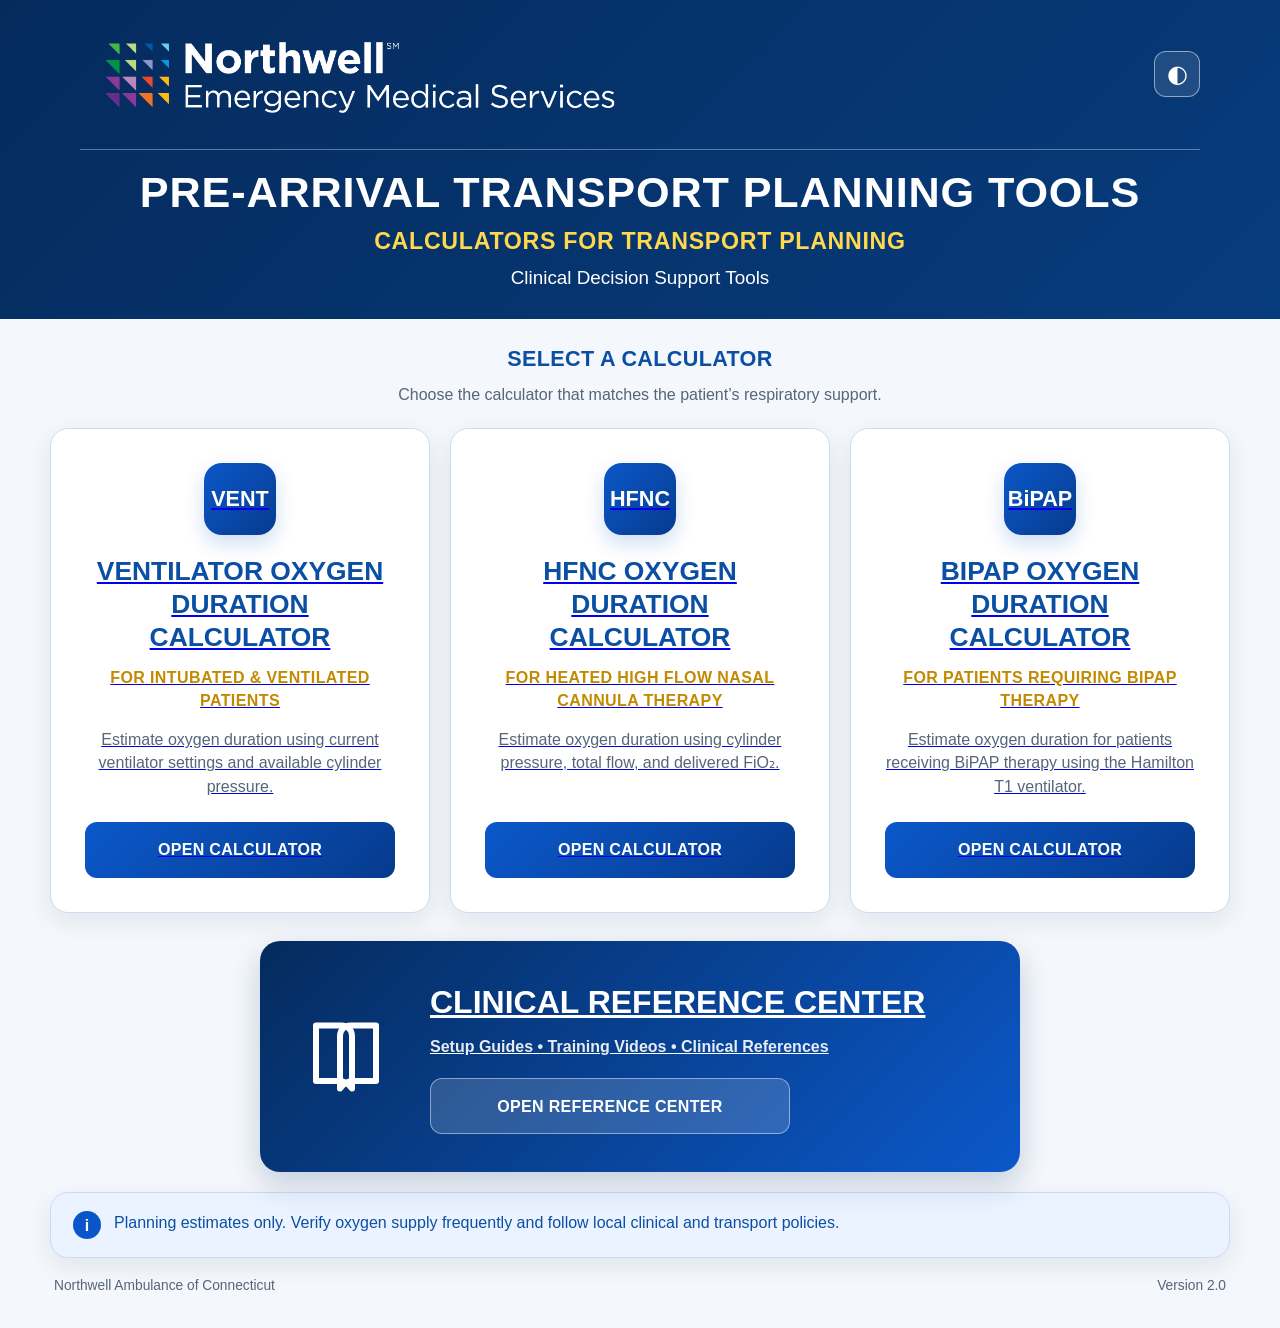
==== index.html @ 582dd1a5 "Update" ====
<!doctype html>
<html lang="en">
<head>
  <meta charset="utf-8">
  <meta name="viewport" content="width=device-width, initial-scale=1, viewport-fit=cover">
  <meta name="theme-color" content="#062f63">
  <meta name="description" content="Northwell Ambulance of Connecticut pre-arrival transport planning tools.">
  <meta name="apple-mobile-web-app-capable" content="yes">
  <meta name="apple-mobile-web-app-status-bar-style" content="black-translucent">
  <meta name="apple-mobile-web-app-title" content="Transport Tools">
  <title>Pre-Arrival Transport Planning Tools</title>
  <link rel="manifest" href="manifest.webmanifest">
  <link rel="icon" href="assets/icons/icon-192.png">
  <link rel="apple-touch-icon" href="assets/icons/icon-192.png">
  <link rel="stylesheet" href="styles.css?v=2.6">
</head>
<body>
  <header class="app-header">
    <div class="brand-wrap">
      <img class="brand-logo" src="assets/images/northwell-ems-logo-white.png" alt="Northwell Emergency Medical Services">
      <button id="themeToggle" class="icon-button" type="button" aria-label="Switch to dark mode" title="Toggle dark mode">
        <span class="theme-icon" aria-hidden="true">◐</span>
      </button>
    </div>

    <div class="title-rule"></div>
    <h1>Pre-Arrival Transport Planning Tools</h1>
    <p class="patient-type">Calculators for Transport Planning</p>
    <p class="subtitle">Clinical Decision Support Tools</p>
  </header>

  <main class="app-shell">
    <section class="intro" aria-labelledby="tools-heading">
      <h2 id="tools-heading">Select a Calculator</h2>
      <p>Choose the calculator that matches the patient’s respiratory support.</p>
    </section>

    <section class="tools-grid" aria-label="Available calculators">
      <a class="tool-card" href="https://ventilator-oxygen-duration-calculator.openemsresources.workers.dev" aria-label="Open Ventilator Oxygen Duration Calculator">
        <div class="tool-icon" aria-hidden="true">VENT</div>
        <div class="tool-content">
          <h2>Ventilator Oxygen Duration Calculator</h2>
          <p class="tool-subtitle">For Intubated &amp; Ventilated Patients</p>
          <p class="tool-description">Estimate oxygen duration using current ventilator settings and available cylinder pressure.</p>
          <span class="launch-button">Open Calculator</span>
        </div>
      </a>

      <a class="tool-card" href="https://hfnc-duration.openemsresources.workers.dev" aria-label="Open HFNC Oxygen Duration Calculator">
        <div class="tool-icon" aria-hidden="true">HFNC</div>
        <div class="tool-content">
          <h2>HFNC Oxygen Duration Calculator</h2>
          <p class="tool-subtitle">For Heated High Flow Nasal Cannula Therapy</p>
          <p class="tool-description">Estimate oxygen duration using cylinder pressure, total flow, and delivered FiO₂.</p>
          <span class="launch-button">Open Calculator</span>
        </div>
      </a>

      <a class="tool-card no-icon" href="https://bipap-oxygen-calculator.openemsresources.workers.dev" aria-label="Open BiPAP Oxygen Duration Calculator">
        <div class="tool-icon" aria-hidden="true">BiPAP</div>
        <div class="tool-content">
          <h2>BiPAP Oxygen Duration Calculator</h2>
          <p class="tool-subtitle">For Patients Requiring BiPAP Therapy</p>
          <p class="tool-description">Estimate oxygen duration for patients receiving BiPAP therapy using the Hamilton T1 ventilator.</p>
          <span class="launch-button">Open Calculator</span>
        </div>
      </a>

    </section>

    <section class="resource-feature" aria-label="Clinical Reference Center">
      <a class="resource-feature-card" href="resources.html" aria-label="Open Clinical Reference Center">
        <div class="resource-feature-icon" aria-hidden="true">
          <svg viewBox="0 0 64 64" role="img" aria-hidden="true">
            <path d="M12 11h17c4 0 7 3 7 7v35c-2-3-5-5-9-5H12z" fill="none" stroke="currentColor" stroke-width="4" stroke-linejoin="round"/>
            <path d="M52 11H35c-4 0-7 3-7 7v35c2-3 5-5 9-5h15z" fill="none" stroke="currentColor" stroke-width="4" stroke-linejoin="round"/>
          </svg>
        </div>
        <div class="resource-feature-content">
          <h2>Clinical Reference Center</h2>
          <p>Setup Guides • Training Videos • Clinical References</p>
          <span class="launch-button">Open Reference Center</span>
        </div>
      </a>
    </section>

    <aside class="disclaimer">
      <span class="info-symbol" aria-hidden="true">i</span>
      <p>Planning estimates only. Verify oxygen supply frequently and follow local clinical and transport policies.</p>
    </aside>

    <footer>
      <span>Northwell Ambulance of Connecticut</span>
      <span>Version 2.0</span>
    </footer>
  </main>

  <noscript><div class="noscript">JavaScript must be enabled to use the theme control.</div></noscript>
  <script src="app.js?v=2.6" defer></script>
</body>
</html>
---- styles.css ----
:root {
  color-scheme: light;
  --navy: #062f63;
  --navy-2: #0b4fa5;
  --blue: #0a56c9;
  --blue-soft: #eaf3ff;
  --page: #f4f7fb;
  --surface: #ffffff;
  --surface-2: #f8fbff;
  --text: #10233f;
  --muted: #56657a;
  --border: #cddcf0;
  --shadow: 0 8px 24px rgba(19, 52, 89, 0.09);
  --focus: #4f8ef7;
}

html[data-theme="dark"] {
  color-scheme: dark;
  --page: #081522;
  --surface: #102235;
  --surface-2: #142a40;
  --text: #edf5ff;
  --muted: #b8c7d9;
  --border: #31506f;
  --shadow: none;
  --blue-soft: #132f50;
}

* { box-sizing: border-box; }
html { -webkit-text-size-adjust: 100%; }
body {
  margin: 0;
  min-width: 320px;
  background: var(--page);
  color: var(--text);
  font-family: Inter, ui-sans-serif, -apple-system, BlinkMacSystemFont, "Segoe UI", Roboto, Helvetica, Arial, sans-serif;
  line-height: 1.45;
}
button, a { font: inherit; }

.app-header {
  background: linear-gradient(135deg, #052b5d 0%, #073c7d 100%);
  color: white;
  padding: max(18px, env(safe-area-inset-top)) clamp(18px, 4vw, 44px) 28px;
  text-align: center;
}
.brand-wrap {
  max-width: 1120px;
  margin: 0 auto;
  display: flex;
  align-items: center;
  gap: 14px;
  text-align: left;
  width: 100%;
}

.brand-wrap .icon-button {
  margin-left: auto;
  flex: 0 0 auto;
}

.brand-logo {
  display: block;
  width: clamp(290px, 48vw, 560px);
  max-width: calc(100% - 60px);
  height: auto;
  object-fit: contain;
  flex: 0 1 auto;
}
.brand-mark {
  display: grid;
  grid-template-columns: repeat(4, 10px);
  grid-template-rows: repeat(3, 10px);
  gap: 3px;
  flex: 0 0 auto;
}
.brand-mark span { clip-path: polygon(0 0, 100% 0, 100% 100%); }
.brand-mark span:nth-child(4n+1) { background:#73c044; }
.brand-mark span:nth-child(4n+2) { background:#61c5d7; }
.brand-mark span:nth-child(4n+3) { background:#8c6bb1; }
.brand-mark span:nth-child(4n+4) { background:#f59b32; }
.brand-text { flex: 1; }
.brand-main { font-size: clamp(1.55rem, 4vw, 2.35rem); font-weight: 750; line-height: 1; }
.brand-sub { margin-top: 5px; font-size: clamp(1rem, 2.4vw, 1.45rem); line-height: 1.15; }
.icon-button {
  width: 46px;
  height: 46px;
  border: 1px solid rgba(255,255,255,.5);
  border-radius: 12px;
  background: rgba(255,255,255,.1);
  color: white;
  cursor: pointer;
}
.icon-button:hover { background: rgba(255,255,255,.18); }
.theme-icon { font-size: 1.5rem; }
.title-rule {
  max-width: 1120px;
  margin: 18px auto;
  height: 1px;
  background: rgba(255,255,255,.35);
}
.app-header h1 {
  margin: 0;
  font-size: clamp(1.65rem, 4vw, 2.7rem);
  line-height: 1.15;
  text-transform: uppercase;
  letter-spacing: .02em;
}
.patient-type {
  margin: 8px 0 0;
  color: #ffd84d;
  font-size: clamp(1rem, 2.6vw, 1.45rem);
  font-weight: 800;
  text-transform: uppercase;
  letter-spacing: .03em;
}
.subtitle {
  margin: 5px 0 0;
  color: white;
  font-size: clamp(.95rem, 2.3vw, 1.18rem);
}

.app-shell {
  width: min(1180px, calc(100% - 28px));
  margin: 24px auto 32px;
}
.intro {
  text-align: center;
  margin: 4px auto 22px;
}
.intro h2 {
  margin: 0;
  color: var(--navy-2);
  text-transform: uppercase;
  letter-spacing: .015em;
  font-size: 1.35rem;
}
html[data-theme="dark"] .intro h2 { color: #7fb4ff; }
.intro p { margin: 8px 0 0; color: var(--muted); }

.tools-grid {
  display: grid;
  grid-template-columns: repeat(3, minmax(0, 1fr));
  gap: 20px;
}
.tool-card {
  display: flex;
  flex-direction: column;
  min-width: 0;
  min-height: 370px;
  background: var(--surface);
  border: 1px solid var(--border);
  border-radius: 18px;
  box-shadow: var(--shadow);
  padding: clamp(22px, 4vw, 34px);
  text-align: center;
}
.tool-card:hover { transform: translateY(-3px); border-color: var(--focus); box-shadow: 0 14px 32px rgba(19, 52, 89, 0.16); }
.tool-card:focus-visible { outline: 4px solid rgba(79,142,247,.4); outline-offset: 4px; }
.tool-icon {
  font-size: 1rem;
  line-height: 1.1;
  width: 72px;
  height: 72px;
  margin: 0 auto 20px;
  display: grid;
  place-items: center;
  border-radius: 18px;
  background: linear-gradient(135deg, #0b58ca, #063b8d);
  color: white;
  font-size: 1.35rem;
  font-weight: 900;
  box-shadow: 0 8px 20px rgba(10,86,201,.2);
}
.tool-content { display: flex; flex: 1; flex-direction: column; }
.tool-card h2 {
  margin: 0;
  color: var(--navy-2);
  font-size: clamp(1.25rem, 2.7vw, 1.65rem);
  line-height: 1.25;
  text-transform: uppercase;
}
html[data-theme="dark"] .tool-card h2 { color: #8ebeff; }
.tool-subtitle {
  margin: 12px 0 0;
  color: #c28a00;
  font-weight: 850;
  text-transform: uppercase;
  letter-spacing: .025em;
}
.tool-description {
  margin: 16px auto 24px;
  max-width: 430px;
  color: var(--muted);
}
.launch-button {
  display: inline-flex;
  align-items: center;
  justify-content: center;
  width: min(100%, 360px);
  min-height: 56px;
  margin: auto auto 0;
  border-radius: 12px;
  background: linear-gradient(135deg, #0b58ca, #063b8d);
  color: white;
  padding: 13px 22px;
  font-weight: 850;
  text-transform: uppercase;
  letter-spacing: .02em;
  transition: filter .15s ease, transform .15s ease;
}
.launch-button:hover { filter: brightness(1.08); transform: translateY(-1px); }
.launch-button:focus-visible, .icon-button:focus-visible { outline: 4px solid rgba(79,142,247,.4); outline-offset: 3px; }

.disclaimer {
  display: flex;
  align-items: flex-start;
  gap: 13px;
  margin-top: 20px;
  padding: 18px 22px;
  border: 1px solid var(--border);
  border-radius: 18px;
  background: var(--blue-soft);
  color: var(--navy-2);
  box-shadow: var(--shadow);
}
html[data-theme="dark"] .disclaimer { color: #bcd9ff; }
.disclaimer p { margin: 0; }
.info-symbol {
  width: 28px;
  height: 28px;
  flex: 0 0 auto;
  display: grid;
  place-items: center;
  border-radius: 50%;
  color: white;
  background: var(--blue);
  font-weight: 900;
}
footer {
  display: flex;
  justify-content: space-between;
  gap: 12px;
  padding: 18px 4px 0;
  color: var(--muted);
  font-size: .86rem;
}
.noscript { margin: 20px; padding: 16px; background: #fde8e7; color: #c5221f; }

@media (max-width: 760px) {
  .tools-grid { grid-template-columns: 1fr; }
  .tool-card { min-height: 330px; }
}
@media (max-width: 660px) {
  .app-shell { width: min(100% - 18px, 1180px); margin-top: 16px; }
  .brand-mark { grid-template-columns: repeat(4, 8px); grid-template-rows: repeat(3, 8px); }
  .icon-button { width: 42px; height: 42px; }
  footer { flex-direction: column; text-align: center; }
}
@media (prefers-reduced-motion: reduce) {
  *, *::before, *::after { scroll-behavior: auto !important; transition: none !important; }
}


/* Version 1.2: third calculator tile */
.tool-icon-placeholder {
  width: 72px;
  height: 72px;
  margin: 0 auto 20px;
}

@media (max-width: 980px) {
  .tools-grid {
    grid-template-columns: 1fr;
  }
}


/* Version 2.0: Clinical Reference Center */
.resource-feature {
  display: flex;
  justify-content: center;
  margin: 28px auto 0;
}
.resource-feature-card {
  width: min(760px, 100%);
  display: flex;
  align-items: center;
  gap: clamp(20px, 4vw, 36px);
  padding: clamp(24px, 4vw, 38px);
  border-radius: 20px;
  background: linear-gradient(135deg, #052b5d 0%, #0b58ca 100%);
  color: white;
  box-shadow: 0 12px 30px rgba(6,47,99,.2);
  text-align: left;
}
.resource-feature-card:hover { transform: translateY(-3px); filter: brightness(1.04); }
.resource-feature-card:focus-visible { outline: 4px solid rgba(79,142,247,.45); outline-offset: 4px; }
.resource-feature-icon { width: 96px; height: 96px; flex: 0 0 auto; display: grid; place-items: center; }
.resource-feature-icon svg { width: 100%; height: 100%; }
.resource-feature-content { flex: 1; }
.resource-feature-content h2 { margin: 0; font-size: clamp(1.5rem, 3vw, 2rem); text-transform: uppercase; }
.resource-feature-content p { margin: 10px 0 20px; color: rgba(255,255,255,.9); font-weight: 650; }
.resource-feature-card .launch-button { margin: 0; background: rgba(255,255,255,.16); border: 1px solid rgba(255,255,255,.45); }
.home-link { display: grid; place-items: center; text-decoration: none; }
.home-link svg { width: 24px; height: 24px; }
.resource-header .brand-wrap { gap: 10px; }
.resources-shell { max-width: 1120px; }
.library-summary {
  display: grid;
  grid-template-columns: 1fr minmax(260px, 360px);
  align-items: end;
  gap: 24px;
  margin-bottom: 26px;
  padding: 22px 24px;
  border: 1px solid var(--border);
  border-radius: 18px;
  background: var(--surface);
  box-shadow: var(--shadow);
}
.library-summary h2 { margin: 0; color: var(--navy-2); text-transform: uppercase; }
html[data-theme="dark"] .library-summary h2 { color: #8ebeff; }
.library-summary p { margin: 8px 0 0; color: var(--muted); }
.search-control span { display: block; margin-bottom: 7px; font-weight: 800; color: var(--text); }
.search-control input { width: 100%; min-height: 48px; padding: 10px 13px; border: 1px solid var(--border); border-radius: 12px; background: var(--surface-2); color: var(--text); font: inherit; }
.search-control input:focus { outline: 4px solid rgba(79,142,247,.25); border-color: var(--focus); }
.resource-category { margin: 26px 0 0; }
.category-heading { display: flex; align-items: center; gap: 15px; margin-bottom: 14px; }
.category-heading h2 { margin: 0; color: var(--navy-2); font-size: 1.35rem; text-transform: uppercase; }
html[data-theme="dark"] .category-heading h2 { color: #8ebeff; }
.category-heading p { margin: 4px 0 0; color: var(--muted); }
.category-icon {
  min-width: 62px; height: 52px; padding: 0 9px; display: grid; place-items: center;
  border-radius: 13px; background: linear-gradient(135deg,#0b58ca,#063b8d); color: white;
  font-size: .8rem; font-weight: 900; letter-spacing: .02em;
}
.resource-grid { display: grid; grid-template-columns: repeat(2,minmax(0,1fr)); gap: 18px; }
.resource-grid.single-resource { grid-template-columns: minmax(0, 1fr); }
.resource-grid.single-resource .resource-card { max-width: 760px; }
.resource-card {
  display: flex; flex-direction: column; padding: 24px; border: 1px solid var(--border); border-radius: 18px;
  background: var(--surface); box-shadow: var(--shadow);
}
.resource-card h3 { margin: 0; color: var(--navy-2); font-size: 1.2rem; line-height: 1.3; }
html[data-theme="dark"] .resource-card h3 { color: #8ebeff; }
.resource-card p { margin: 12px 0 22px; color: var(--muted); }
.resource-actions { display: grid; grid-template-columns: 1fr 1fr; gap: 12px; margin-top: auto; }
.resource-button { min-height: 48px; display: inline-flex; align-items: center; justify-content: center; padding: 11px 16px; border-radius: 11px; font-weight: 850; text-align: center; }
.resource-button.guide { background: var(--blue-soft); color: var(--navy-2); border: 1px solid var(--border); }
html[data-theme="dark"] .resource-button.guide { color: #cde1ff; }
.resource-button.video { background: linear-gradient(135deg,#0b58ca,#063b8d); color: white; }
.resource-button:hover { filter: brightness(1.06); transform: translateY(-1px); }
.no-results { padding: 22px; text-align: center; border: 1px solid var(--border); border-radius: 16px; background: var(--surface); color: var(--muted); }
[hidden] { display: none !important; }
@media (max-width: 760px) {
  .resource-feature-card { flex-direction: column; text-align: center; }
  .resource-feature-card .launch-button { margin: 0 auto; }
  .resource-feature-icon { width: 78px; height: 78px; }
  .library-summary { grid-template-columns: 1fr; align-items: stretch; }
  .resource-grid { grid-template-columns: 1fr; }
}
@media (max-width: 520px) {
  .resource-actions { grid-template-columns: 1fr; }
  .category-heading { align-items: flex-start; }
}

/* Version 2.1: standardized category badges and resource equipment images */
.category-heading {
  padding-bottom: 10px;
  border-bottom: 3px solid var(--navy-2);
}
.category-icon {
  width: 132px;
  min-width: 132px;
  height: 64px;
  padding: 7px 10px;
  display: flex;
  flex-direction: column;
  align-items: center;
  justify-content: center;
  text-align: center;
  line-height: 1.03;
  font-size: .72rem;
  text-transform: uppercase;
}
.category-icon span { display: block; }
.resource-card-body {
  display: grid;
  grid-template-columns: 118px minmax(0, 1fr);
  gap: 18px;
  align-items: center;
  margin-bottom: 18px;
}
.resource-copy { min-width: 0; }
.resource-copy p { margin-bottom: 0; }
.resource-image {
  width: 118px;
  height: 104px;
  object-fit: contain;
  object-position: center;
  display: block;
}
.invasive-category .category-icon {
  background: linear-gradient(135deg, #dc2626, #991b1b);
}
.invasive-category .category-heading {
  border-bottom-color: #c5221f;
}
.invasive-category .category-heading h2 {
  color: #c5221f;
}
html[data-theme="dark"] .invasive-category .category-heading h2 {
  color: #ff7a73;
}
@media (max-width: 620px) {
  .category-icon { width: 112px; min-width: 112px; height: 60px; font-size: .64rem; }
  .resource-card-body { grid-template-columns: 92px minmax(0, 1fr); gap: 14px; }
  .resource-image { width: 92px; height: 86px; }
}
@media (max-width: 430px) {
  .resource-card-body { grid-template-columns: 1fr; text-align: center; }
  .resource-image { width: 130px; height: 100px; margin: 0 auto; }
}

/* Version 2.3: category color identity and terminology updates */
.niv-category .category-icon {
  background: linear-gradient(135deg, #0f9b8e, #087f75);
}
.niv-category .category-heading {
  border-bottom-color: #0f8f83;
}
.niv-category .category-heading h2 {
  color: #0f8f83;
}
html[data-theme="dark"] .niv-category .category-heading h2 {
  color: #5eead4;
}
.hfnc-category .category-icon {
  background: linear-gradient(135deg, #7c3aed, #5b21b6);
}
.hfnc-category .category-heading {
  border-bottom-color: #6d28d9;
}
.hfnc-category .category-heading h2 {
  color: #6d28d9;
}
html[data-theme="dark"] .hfnc-category .category-heading h2 {
  color: #c4b5fd;
}

/* HFNC badge uses full terminology rather than an abbreviation. */
.hfnc-category .category-icon { font-size: .66rem; }
@media (max-width: 620px) { .hfnc-category .category-icon { font-size: .58rem; } }


/* Keep all resource-header action buttons grouped in the upper-right corner. */
.resource-header .brand-wrap .icon-button {
  margin-left: 0;
}
.resource-header .brand-wrap .home-link {
  margin-left: auto;
}
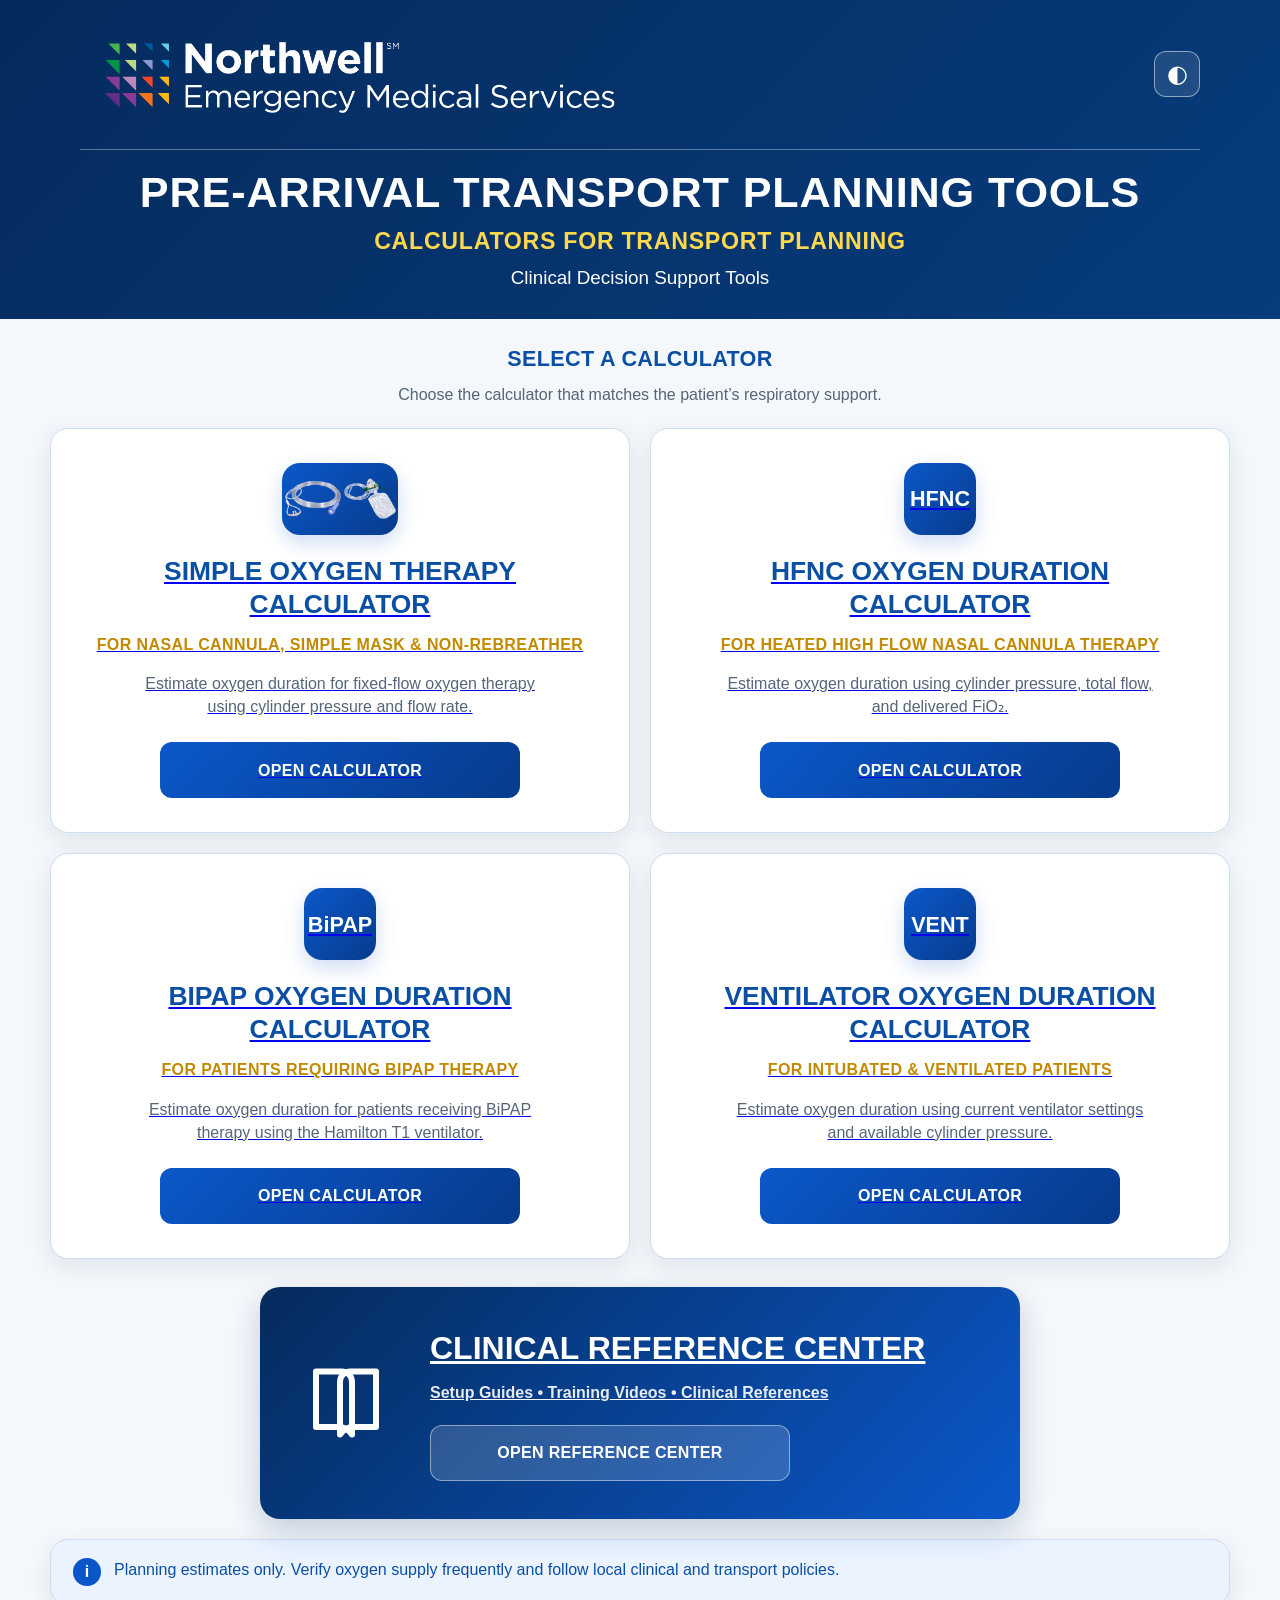
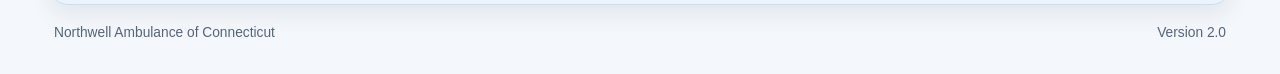
==== commit 456b252b: "Update" ====
--- a/index.html
+++ b/index.html
@@ -12,7 +12,7 @@
   <link rel="manifest" href="manifest.webmanifest">
   <link rel="icon" href="assets/icons/icon-192.png">
   <link rel="apple-touch-icon" href="assets/icons/icon-192.png">
-  <link rel="stylesheet" href="styles.css?v=2.6">
+  <link rel="stylesheet" href="styles.css?v=2.7">
 </head>
 <body>
   <header class="app-header">
@@ -36,12 +36,15 @@
     </section>
 
     <section class="tools-grid" aria-label="Available calculators">
-      <a class="tool-card" href="https://ventilator-oxygen-duration-calculator.openemsresources.workers.dev" aria-label="Open Ventilator Oxygen Duration Calculator">
-        <div class="tool-icon" aria-hidden="true">VENT</div>
+      <a class="tool-card" href="https://simple-oxygen-therapy-calculator.openemsresources.workers.dev" aria-label="Open Simple Oxygen Therapy Calculator">
+        <div class="tool-icon therapy-device-icon" aria-hidden="true">
+          <img class="therapy-device-image cannula-image" src="assets/images/simple-oxygen-nasal-cannula.png" alt="">
+          <img class="therapy-device-image nrb-image" src="assets/images/simple-oxygen-nrb.png" alt="">
+        </div>
         <div class="tool-content">
-          <h2>Ventilator Oxygen Duration Calculator</h2>
-          <p class="tool-subtitle">For Intubated &amp; Ventilated Patients</p>
-          <p class="tool-description">Estimate oxygen duration using current ventilator settings and available cylinder pressure.</p>
+          <h2>Simple Oxygen Therapy Calculator</h2>
+          <p class="tool-subtitle">For Nasal Cannula, Simple Mask &amp; Non-Rebreather</p>
+          <p class="tool-description">Estimate oxygen duration for fixed-flow oxygen therapy using cylinder pressure and flow rate.</p>
           <span class="launch-button">Open Calculator</span>
         </div>
       </a>
@@ -66,6 +69,15 @@
         </div>
       </a>
 
+      <a class="tool-card" href="https://ventilator-oxygen-duration-calculator.openemsresources.workers.dev" aria-label="Open Ventilator Oxygen Duration Calculator">
+        <div class="tool-icon" aria-hidden="true">VENT</div>
+        <div class="tool-content">
+          <h2>Ventilator Oxygen Duration Calculator</h2>
+          <p class="tool-subtitle">For Intubated &amp; Ventilated Patients</p>
+          <p class="tool-description">Estimate oxygen duration using current ventilator settings and available cylinder pressure.</p>
+          <span class="launch-button">Open Calculator</span>
+        </div>
+      </a>
     </section>
 
     <section class="resource-feature" aria-label="Clinical Reference Center">
@@ -96,6 +108,6 @@
   </main>
 
   <noscript><div class="noscript">JavaScript must be enabled to use the theme control.</div></noscript>
-  <script src="app.js?v=2.6" defer></script>
+  <script src="app.js?v=2.7" defer></script>
 </body>
 </html>
--- a/styles.css
+++ b/styles.css
@@ -140,7 +140,7 @@
 
 .tools-grid {
   display: grid;
-  grid-template-columns: repeat(3, minmax(0, 1fr));
+  grid-template-columns: repeat(2, minmax(0, 1fr));
   gap: 20px;
 }
 .tool-card {
@@ -172,6 +172,26 @@
   font-weight: 900;
   box-shadow: 0 8px 20px rgba(10,86,201,.2);
 }
+
+/* Simple Oxygen Therapy landing-page device pair */
+.therapy-device-icon {
+  width: 116px;
+  height: 72px;
+  display: flex;
+  align-items: center;
+  justify-content: center;
+  gap: 2px;
+  padding: 5px;
+  overflow: hidden;
+}
+.therapy-device-image {
+  display: block;
+  width: auto;
+  height: auto;
+  object-fit: contain;
+}
+.cannula-image { max-width: 58px; max-height: 56px; }
+.nrb-image { max-width: 52px; max-height: 62px; }
 .tool-content { display: flex; flex: 1; flex-direction: column; }
 .tool-card h2 {
   margin: 0;
@@ -269,11 +289,6 @@
   margin: 0 auto 20px;
 }
 
-@media (max-width: 980px) {
-  .tools-grid {
-    grid-template-columns: 1fr;
-  }
-}
 
 
 /* Version 2.0: Clinical Reference Center */
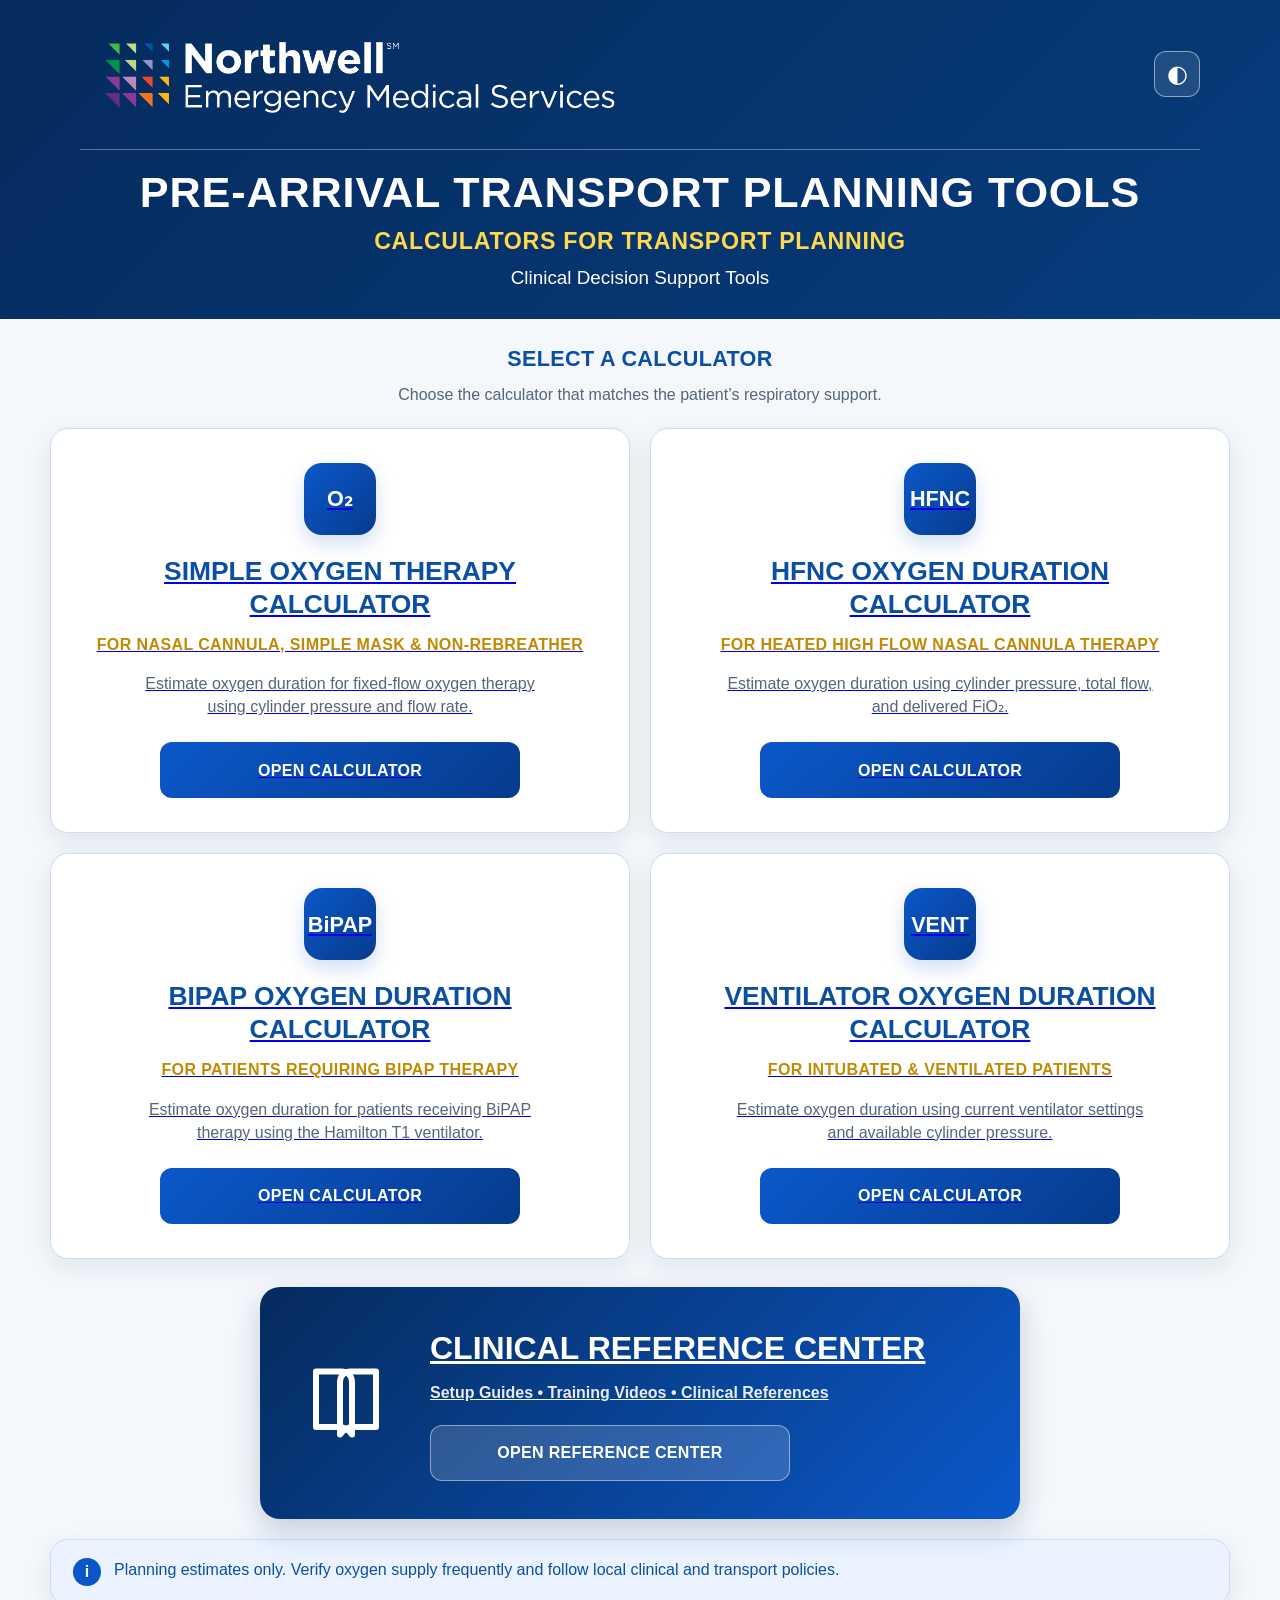
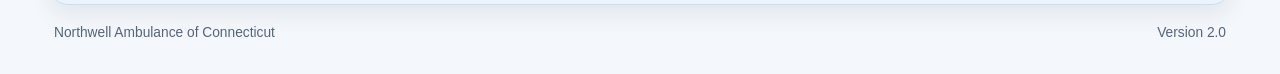
==== commit 353489ac: "Update" ====
--- a/index.html
+++ b/index.html
@@ -37,10 +37,7 @@
 
     <section class="tools-grid" aria-label="Available calculators">
       <a class="tool-card" href="https://simple-oxygen-therapy-calculator.openemsresources.workers.dev" aria-label="Open Simple Oxygen Therapy Calculator">
-        <div class="tool-icon therapy-device-icon" aria-hidden="true">
-          <img class="therapy-device-image cannula-image" src="assets/images/simple-oxygen-nasal-cannula.png" alt="">
-          <img class="therapy-device-image nrb-image" src="assets/images/simple-oxygen-nrb.png" alt="">
-        </div>
+        <div class="tool-icon" aria-hidden="true">O₂</div>
         <div class="tool-content">
           <h2>Simple Oxygen Therapy Calculator</h2>
           <p class="tool-subtitle">For Nasal Cannula, Simple Mask &amp; Non-Rebreather</p>
--- a/styles.css
+++ b/styles.css
@@ -173,25 +173,6 @@
   box-shadow: 0 8px 20px rgba(10,86,201,.2);
 }
 
-/* Simple Oxygen Therapy landing-page device pair */
-.therapy-device-icon {
-  width: 116px;
-  height: 72px;
-  display: flex;
-  align-items: center;
-  justify-content: center;
-  gap: 2px;
-  padding: 5px;
-  overflow: hidden;
-}
-.therapy-device-image {
-  display: block;
-  width: auto;
-  height: auto;
-  object-fit: contain;
-}
-.cannula-image { max-width: 58px; max-height: 56px; }
-.nrb-image { max-width: 52px; max-height: 62px; }
 .tool-content { display: flex; flex: 1; flex-direction: column; }
 .tool-card h2 {
   margin: 0;
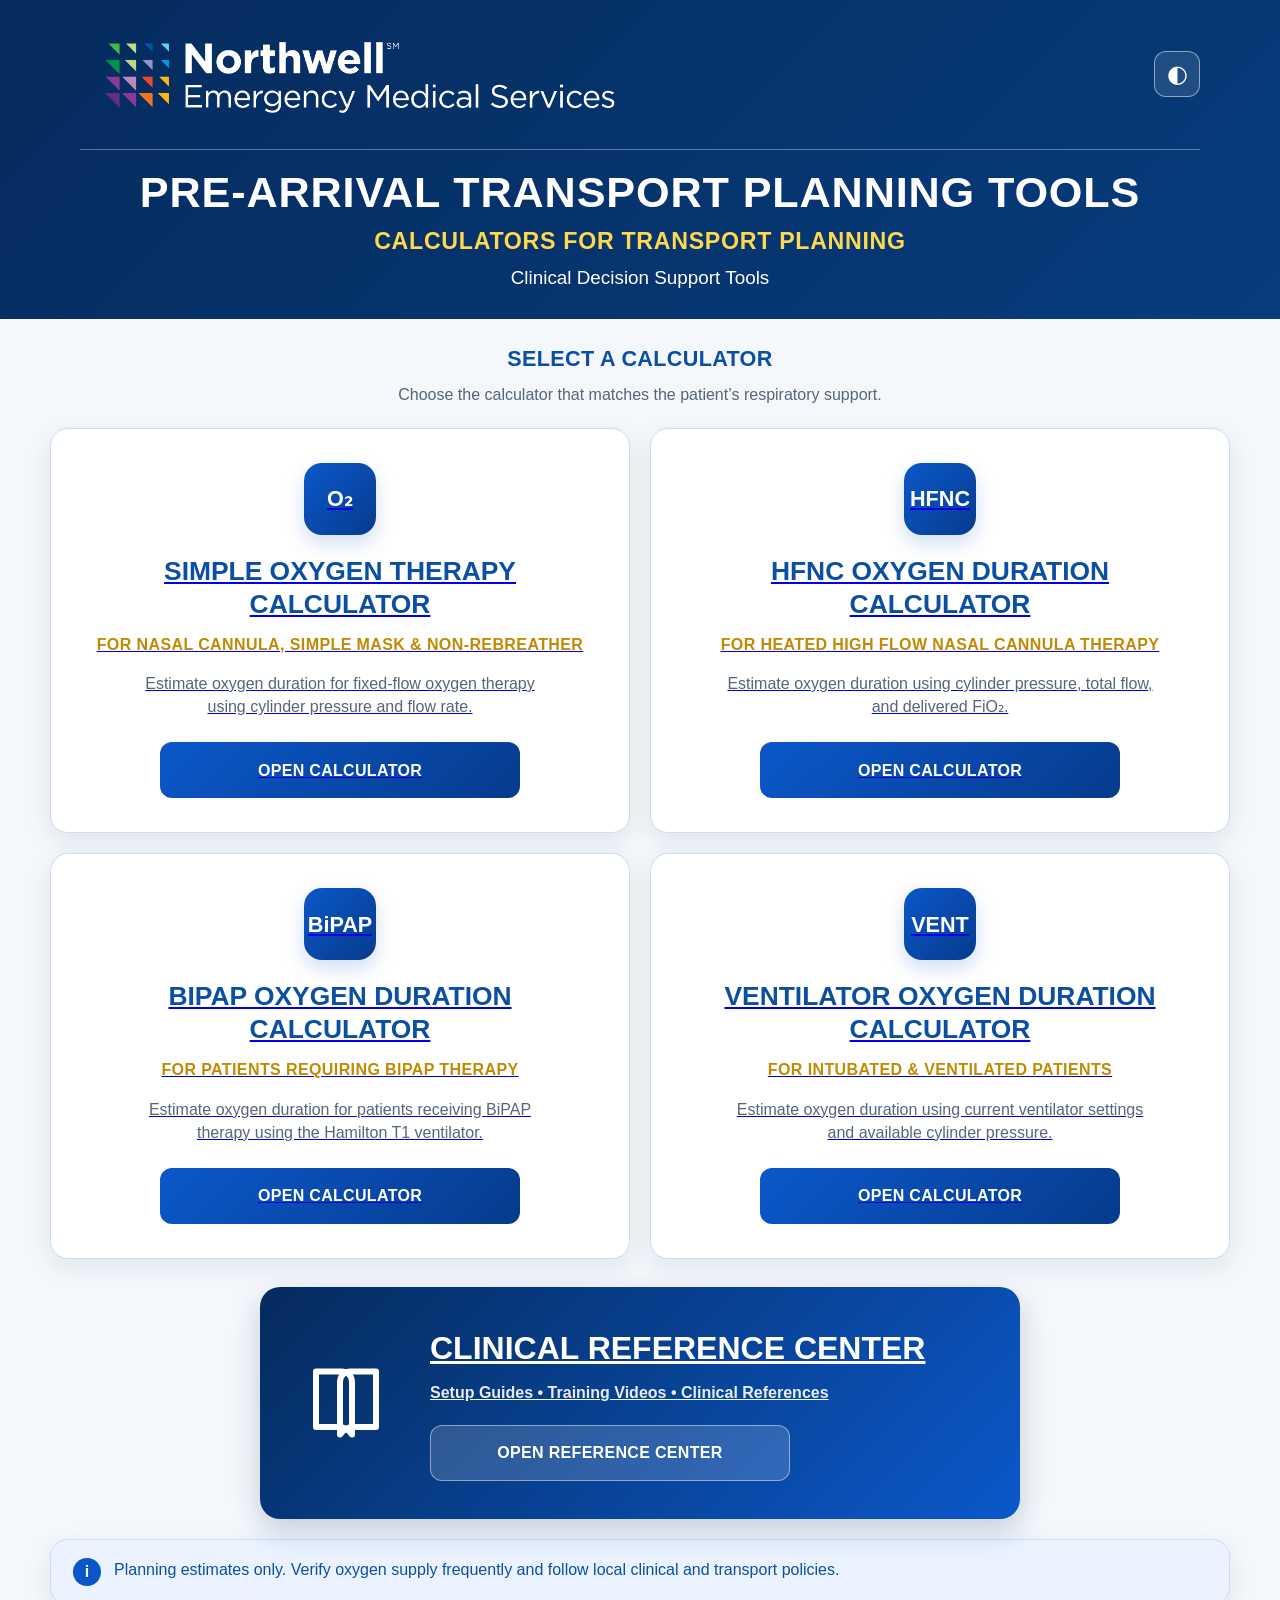
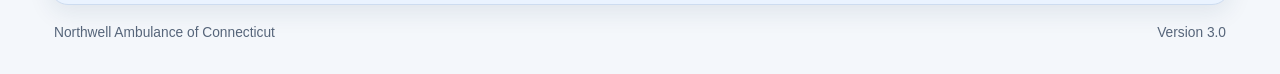
==== commit f07bec06: "Add medication Resource" ====
--- a/index.html
+++ b/index.html
@@ -12,7 +12,7 @@
   <link rel="manifest" href="manifest.webmanifest">
   <link rel="icon" href="assets/icons/icon-192.png">
   <link rel="apple-touch-icon" href="assets/icons/icon-192.png">
-  <link rel="stylesheet" href="styles.css?v=2.7">
+  <link rel="stylesheet" href="styles.css?v=3.0">
 </head>
 <body>
   <header class="app-header">
@@ -100,11 +100,11 @@
 
     <footer>
       <span>Northwell Ambulance of Connecticut</span>
-      <span>Version 2.0</span>
+      <span>Version 3.0</span>
     </footer>
   </main>
 
   <noscript><div class="noscript">JavaScript must be enabled to use the theme control.</div></noscript>
-  <script src="app.js?v=2.7" defer></script>
+  <script src="app.js?v=3.0" defer></script>
 </body>
 </html>
--- a/styles.css
+++ b/styles.css
@@ -456,3 +456,17 @@
 .resource-header .brand-wrap .home-link {
   margin-left: auto;
 }
+
+
+/* Version 3.0: interactive Medication Reference entry */
+.medication-category .category-icon { background: linear-gradient(135deg,#e0aa00,#a87500); color:#fff; }
+.medication-category .category-heading { border-bottom-color:#c28a00; }
+.medication-category .category-heading h2 { color:#9a6b00; }
+html[data-theme="dark"] .medication-category .category-heading h2 { color:#ffd84d; }
+.medication-resource-card { border-color:#e6c765; background:linear-gradient(135deg,#fffdf5,#fff8d7); }
+html[data-theme="dark"] .medication-resource-card { background:linear-gradient(135deg,#302a16,#282414); border-color:#766223; }
+.medication-symbol { width:118px; height:104px; display:grid; place-items:center; border-radius:18px; background:linear-gradient(135deg,#e0aa00,#a87500); color:white; font-size:2rem; font-weight:950; box-shadow:0 8px 20px rgba(168,117,0,.2); }
+.resource-actions.single-action { grid-template-columns:1fr; }
+.resource-button.medication-open { background:linear-gradient(135deg,#e0aa00,#a87500); color:white; border:1px solid #a87500; text-transform:uppercase; letter-spacing:.02em; }
+@media (max-width:620px) { .medication-symbol { width:92px; height:86px; } }
+@media (max-width:430px) { .medication-symbol { width:130px; height:100px; margin:0 auto; } }
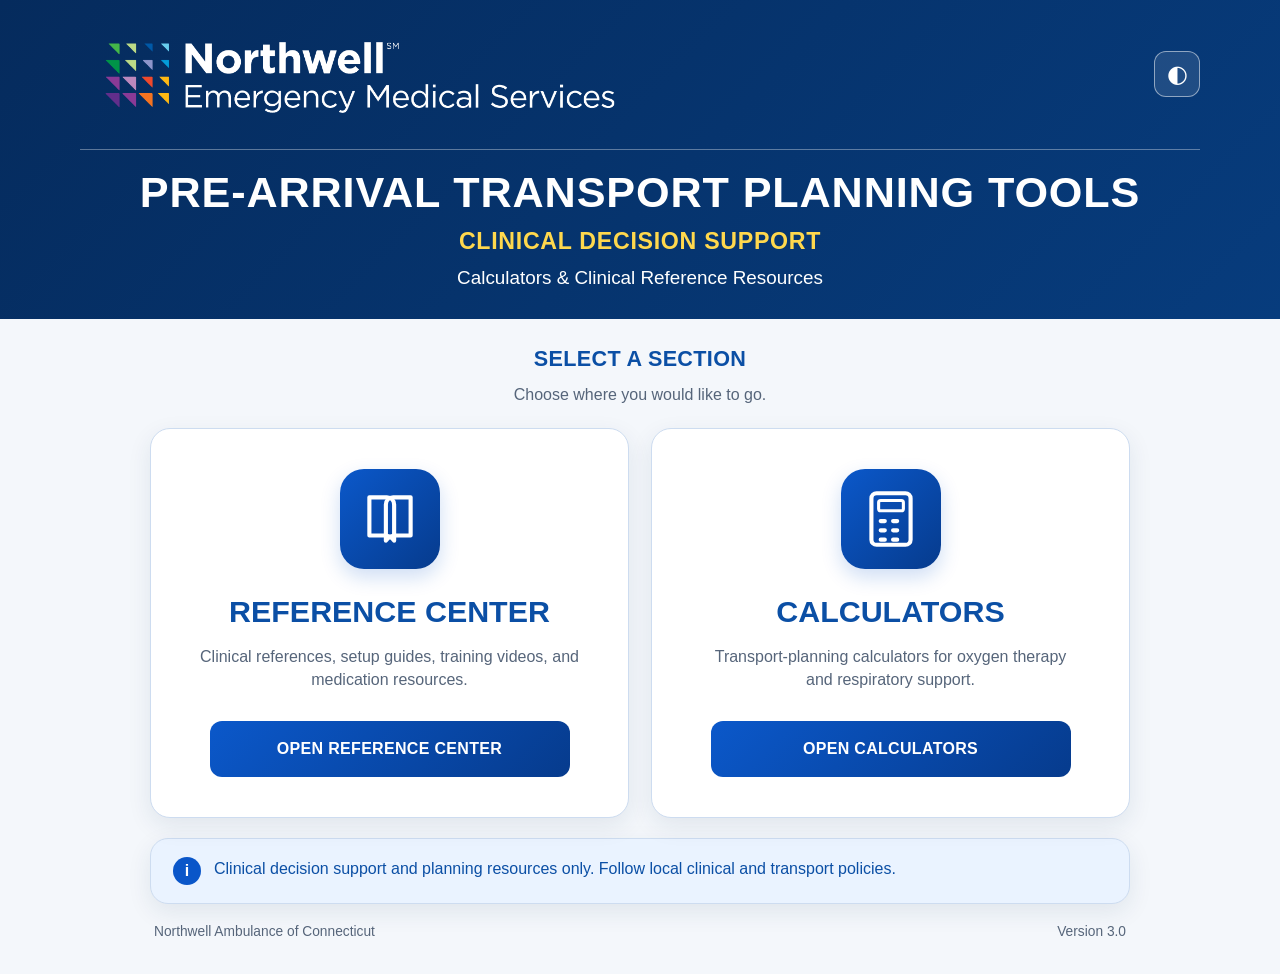
==== commit 04313d5e: "Update Landing Page" ====
--- a/index.html
+++ b/index.html
@@ -4,7 +4,7 @@
   <meta charset="utf-8">
   <meta name="viewport" content="width=device-width, initial-scale=1, viewport-fit=cover">
   <meta name="theme-color" content="#062f63">
-  <meta name="description" content="Northwell Ambulance of Connecticut pre-arrival transport planning tools.">
+  <meta name="description" content="Northwell Ambulance of Connecticut pre-arrival transport planning tools and clinical references.">
   <meta name="apple-mobile-web-app-capable" content="yes">
   <meta name="apple-mobile-web-app-status-bar-style" content="black-translucent">
   <meta name="apple-mobile-web-app-title" content="Transport Tools">
@@ -22,88 +22,49 @@
         <span class="theme-icon" aria-hidden="true">◐</span>
       </button>
     </div>
-
     <div class="title-rule"></div>
     <h1>Pre-Arrival Transport Planning Tools</h1>
-    <p class="patient-type">Calculators for Transport Planning</p>
-    <p class="subtitle">Clinical Decision Support Tools</p>
+    <p class="patient-type">Clinical Decision Support</p>
+    <p class="subtitle">Calculators &amp; Clinical Reference Resources</p>
   </header>
 
-  <main class="app-shell">
-    <section class="intro" aria-labelledby="tools-heading">
-      <h2 id="tools-heading">Select a Calculator</h2>
-      <p>Choose the calculator that matches the patient’s respiratory support.</p>
+  <main class="app-shell home-shell">
+    <section class="intro" aria-labelledby="home-heading">
+      <h2 id="home-heading">Select a Section</h2>
+      <p>Choose where you would like to go.</p>
     </section>
 
-    <section class="tools-grid" aria-label="Available calculators">
-      <a class="tool-card" href="https://simple-oxygen-therapy-calculator.openemsresources.workers.dev" aria-label="Open Simple Oxygen Therapy Calculator">
-        <div class="tool-icon" aria-hidden="true">O₂</div>
-        <div class="tool-content">
-          <h2>Simple Oxygen Therapy Calculator</h2>
-          <p class="tool-subtitle">For Nasal Cannula, Simple Mask &amp; Non-Rebreather</p>
-          <p class="tool-description">Estimate oxygen duration for fixed-flow oxygen therapy using cylinder pressure and flow rate.</p>
-          <span class="launch-button">Open Calculator</span>
+    <section class="portal-grid" aria-label="Available sections">
+      <a class="portal-card" href="resources.html" aria-label="Open Clinical Reference Center">
+        <div class="portal-icon" aria-hidden="true">
+          <svg viewBox="0 0 64 64"><path d="M12 11h17c4 0 7 3 7 7v35c-2-3-5-5-9-5H12z" fill="none" stroke="currentColor" stroke-width="4" stroke-linejoin="round"/><path d="M52 11H35c-4 0-7 3-7 7v35c2-3 5-5 9-5h15z" fill="none" stroke="currentColor" stroke-width="4" stroke-linejoin="round"/></svg>
+        </div>
+        <div class="portal-content">
+          <h2>Reference Center</h2>
+          <p>Clinical references, setup guides, training videos, and medication resources.</p>
+          <span class="launch-button">Open Reference Center</span>
         </div>
       </a>
 
-      <a class="tool-card" href="https://hfnc-duration.openemsresources.workers.dev" aria-label="Open HFNC Oxygen Duration Calculator">
-        <div class="tool-icon" aria-hidden="true">HFNC</div>
-        <div class="tool-content">
-          <h2>HFNC Oxygen Duration Calculator</h2>
-          <p class="tool-subtitle">For Heated High Flow Nasal Cannula Therapy</p>
-          <p class="tool-description">Estimate oxygen duration using cylinder pressure, total flow, and delivered FiO₂.</p>
-          <span class="launch-button">Open Calculator</span>
+      <a class="portal-card" href="calculators.html" aria-label="Open Calculators">
+        <div class="portal-icon calculator-portal-icon" aria-hidden="true">
+          <svg viewBox="0 0 64 64"><rect x="13" y="7" width="38" height="50" rx="5" fill="none" stroke="currentColor" stroke-width="4"/><rect x="20" y="14" width="24" height="10" rx="2" fill="none" stroke="currentColor" stroke-width="3"/><path d="M22 34h4m8 0h4m-16 9h4m8 0h4m-16 9h4m8 0h4" stroke="currentColor" stroke-width="4" stroke-linecap="round"/></svg>
         </div>
-      </a>
-
-      <a class="tool-card no-icon" href="https://bipap-oxygen-calculator.openemsresources.workers.dev" aria-label="Open BiPAP Oxygen Duration Calculator">
-        <div class="tool-icon" aria-hidden="true">BiPAP</div>
-        <div class="tool-content">
-          <h2>BiPAP Oxygen Duration Calculator</h2>
-          <p class="tool-subtitle">For Patients Requiring BiPAP Therapy</p>
-          <p class="tool-description">Estimate oxygen duration for patients receiving BiPAP therapy using the Hamilton T1 ventilator.</p>
-          <span class="launch-button">Open Calculator</span>
-        </div>
-      </a>
-
-      <a class="tool-card" href="https://ventilator-oxygen-duration-calculator.openemsresources.workers.dev" aria-label="Open Ventilator Oxygen Duration Calculator">
-        <div class="tool-icon" aria-hidden="true">VENT</div>
-        <div class="tool-content">
-          <h2>Ventilator Oxygen Duration Calculator</h2>
-          <p class="tool-subtitle">For Intubated &amp; Ventilated Patients</p>
-          <p class="tool-description">Estimate oxygen duration using current ventilator settings and available cylinder pressure.</p>
-          <span class="launch-button">Open Calculator</span>
-        </div>
-      </a>
-    </section>
-
-    <section class="resource-feature" aria-label="Clinical Reference Center">
-      <a class="resource-feature-card" href="resources.html" aria-label="Open Clinical Reference Center">
-        <div class="resource-feature-icon" aria-hidden="true">
-          <svg viewBox="0 0 64 64" role="img" aria-hidden="true">
-            <path d="M12 11h17c4 0 7 3 7 7v35c-2-3-5-5-9-5H12z" fill="none" stroke="currentColor" stroke-width="4" stroke-linejoin="round"/>
-            <path d="M52 11H35c-4 0-7 3-7 7v35c2-3 5-5 9-5h15z" fill="none" stroke="currentColor" stroke-width="4" stroke-linejoin="round"/>
-          </svg>
-        </div>
-        <div class="resource-feature-content">
-          <h2>Clinical Reference Center</h2>
-          <p>Setup Guides • Training Videos • Clinical References</p>
-          <span class="launch-button">Open Reference Center</span>
+        <div class="portal-content">
+          <h2>Calculators</h2>
+          <p>Transport-planning calculators for oxygen therapy and respiratory support.</p>
+          <span class="launch-button">Open Calculators</span>
         </div>
       </a>
     </section>
 
     <aside class="disclaimer">
       <span class="info-symbol" aria-hidden="true">i</span>
-      <p>Planning estimates only. Verify oxygen supply frequently and follow local clinical and transport policies.</p>
+      <p>Clinical decision support and planning resources only. Follow local clinical and transport policies.</p>
     </aside>
 
-    <footer>
-      <span>Northwell Ambulance of Connecticut</span>
-      <span>Version 3.0</span>
-    </footer>
+    <footer><span>Northwell Ambulance of Connecticut</span><span>Version 3.0</span></footer>
   </main>
-
   <noscript><div class="noscript">JavaScript must be enabled to use the theme control.</div></noscript>
   <script src="app.js?v=3.0" defer></script>
 </body>
--- a/styles.css
+++ b/styles.css
@@ -463,10 +463,61 @@
 .medication-category .category-heading { border-bottom-color:#c28a00; }
 .medication-category .category-heading h2 { color:#9a6b00; }
 html[data-theme="dark"] .medication-category .category-heading h2 { color:#ffd84d; }
-.medication-resource-card { border-color:#e6c765; background:linear-gradient(135deg,#fffdf5,#fff8d7); }
-html[data-theme="dark"] .medication-resource-card { background:linear-gradient(135deg,#302a16,#282414); border-color:#766223; }
-.medication-symbol { width:118px; height:104px; display:grid; place-items:center; border-radius:18px; background:linear-gradient(135deg,#e0aa00,#a87500); color:white; font-size:2rem; font-weight:950; box-shadow:0 8px 20px rgba(168,117,0,.2); }
+.medication-resource-card { }
+html[data-theme="dark"] .medication-resource-card { }
+.medication-symbol { width:118px; height:104px; display:grid; place-items:center; background:transparent; border-radius:0; box-shadow:none; overflow:visible; }
+.medication-symbol img { width:100%; height:100%; object-fit:contain; display:block; }
 .resource-actions.single-action { grid-template-columns:1fr; }
 .resource-button.medication-open { background:linear-gradient(135deg,#e0aa00,#a87500); color:white; border:1px solid #a87500; text-transform:uppercase; letter-spacing:.02em; }
 @media (max-width:620px) { .medication-symbol { width:92px; height:86px; } }
 @media (max-width:430px) { .medication-symbol { width:130px; height:100px; margin:0 auto; } }
+
+/* Two-section home portal */
+.home-shell { max-width: 980px; }
+.portal-grid {
+  display: grid;
+  grid-template-columns: repeat(2, minmax(0, 1fr));
+  gap: 22px;
+}
+.portal-card {
+  min-width: 0;
+  min-height: 390px;
+  display: flex;
+  flex-direction: column;
+  align-items: center;
+  padding: clamp(26px, 4vw, 40px);
+  border: 1px solid var(--border);
+  border-radius: 20px;
+  background: var(--surface);
+  box-shadow: var(--shadow);
+  text-align: center;
+  color: var(--text);
+  text-decoration: none;
+  transition: transform .15s ease, border-color .15s ease, box-shadow .15s ease;
+}
+.portal-card:hover { transform: translateY(-3px); border-color: var(--focus); box-shadow: 0 14px 32px rgba(19,52,89,.16); }
+.portal-card:focus-visible { outline: 4px solid rgba(79,142,247,.4); outline-offset: 4px; }
+.portal-icon {
+  width: 100px;
+  height: 100px;
+  margin: 0 auto 24px;
+  display: grid;
+  place-items: center;
+  border-radius: 24px;
+  background: linear-gradient(135deg, #0b58ca, #063b8d);
+  color: white;
+  box-shadow: 0 8px 20px rgba(10,86,201,.2);
+}
+.portal-icon svg { width: 66px; height: 66px; }
+.portal-content { display: flex; flex: 1; flex-direction: column; width: 100%; }
+.portal-content h2 { margin: 0; color: var(--navy-2); font-size: clamp(1.45rem, 3vw, 1.9rem); text-transform: uppercase; line-height: 1.2; }
+html[data-theme="dark"] .portal-content h2 { color: #8ebeff; }
+.portal-content p { max-width: 380px; margin: 16px auto 26px; color: var(--muted); }
+.portal-content .launch-button { margin-top: auto; }
+@media (max-width: 760px) {
+  .portal-grid { grid-template-columns: 1fr; gap: 16px; }
+  .portal-card { min-height: 0; padding: 24px 20px; }
+  .portal-icon { width: 82px; height: 82px; margin-bottom: 18px; border-radius: 20px; }
+  .portal-icon svg { width: 54px; height: 54px; }
+  .portal-content p { margin: 12px auto 20px; }
+}
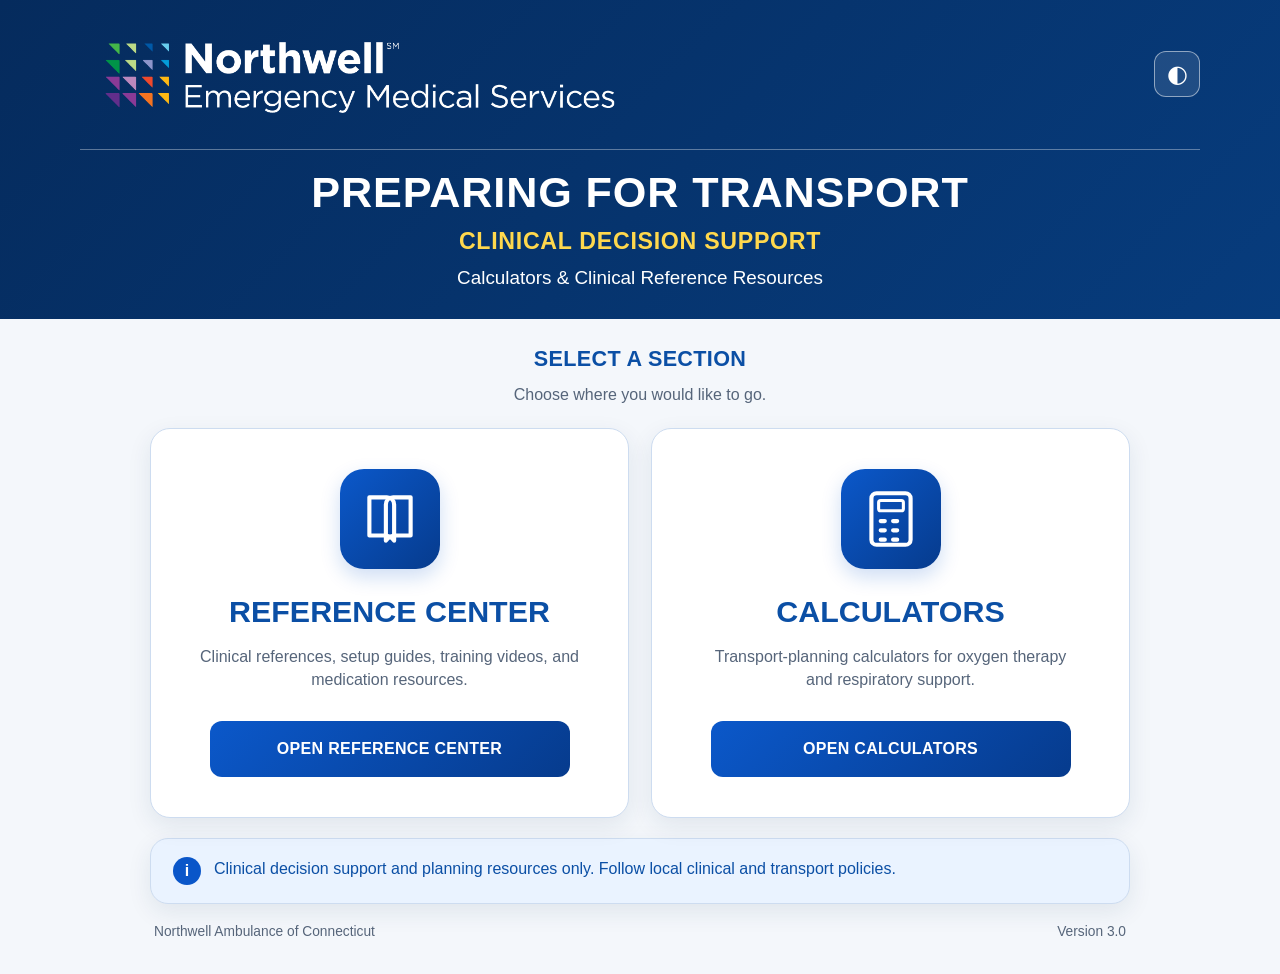
==== commit f7f205e2: "Update title" ====
--- a/index.html
+++ b/index.html
@@ -23,7 +23,7 @@
       </button>
     </div>
     <div class="title-rule"></div>
-    <h1>Pre-Arrival Transport Planning Tools</h1>
+    <h1>Preparing for Transport</h1>
     <p class="patient-type">Clinical Decision Support</p>
     <p class="subtitle">Calculators &amp; Clinical Reference Resources</p>
   </header>
--- a/styles.css
+++ b/styles.css
@@ -143,6 +143,13 @@
   grid-template-columns: repeat(2, minmax(0, 1fr));
   gap: 20px;
 }
+/* Featured general calculator: centered above the respiratory calculator grid. */
+.featured-calculator {
+  grid-column: 1 / -1;
+  width: calc((100% - 20px) / 2);
+  justify-self: center;
+}
+
 .tool-card {
   display: flex;
   flex-direction: column;
@@ -250,6 +257,7 @@
 
 @media (max-width: 760px) {
   .tools-grid { grid-template-columns: 1fr; }
+  .featured-calculator { grid-column: auto; width: 100%; }
   .tool-card { min-height: 330px; }
 }
 @media (max-width: 660px) {
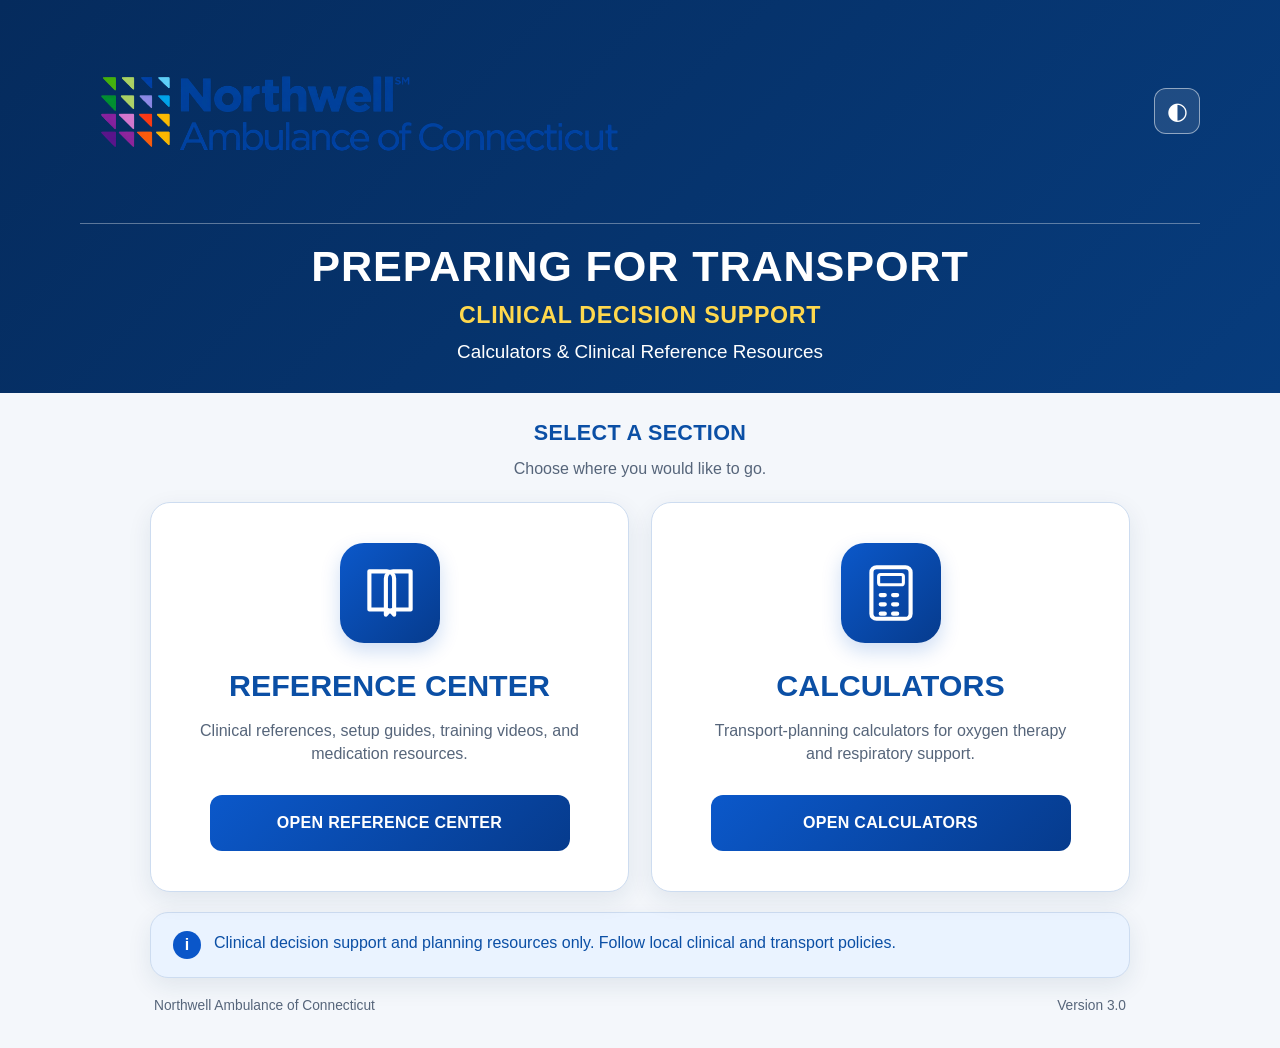
==== commit 1ef8e7eb: "Logo Update" ====
--- a/index.html
+++ b/index.html
@@ -17,7 +17,7 @@
 <body>
   <header class="app-header">
     <div class="brand-wrap">
-      <img class="brand-logo" src="assets/images/northwell-ems-logo-white.png" alt="Northwell Emergency Medical Services">
+      <img class="brand-logo" src="assets/images/northwell-ambulance-connecticut-logo.png" alt="Northwell Ambulance of Connecticut">
       <button id="themeToggle" class="icon-button" type="button" aria-label="Switch to dark mode" title="Toggle dark mode">
         <span class="theme-icon" aria-hidden="true">◐</span>
       </button>
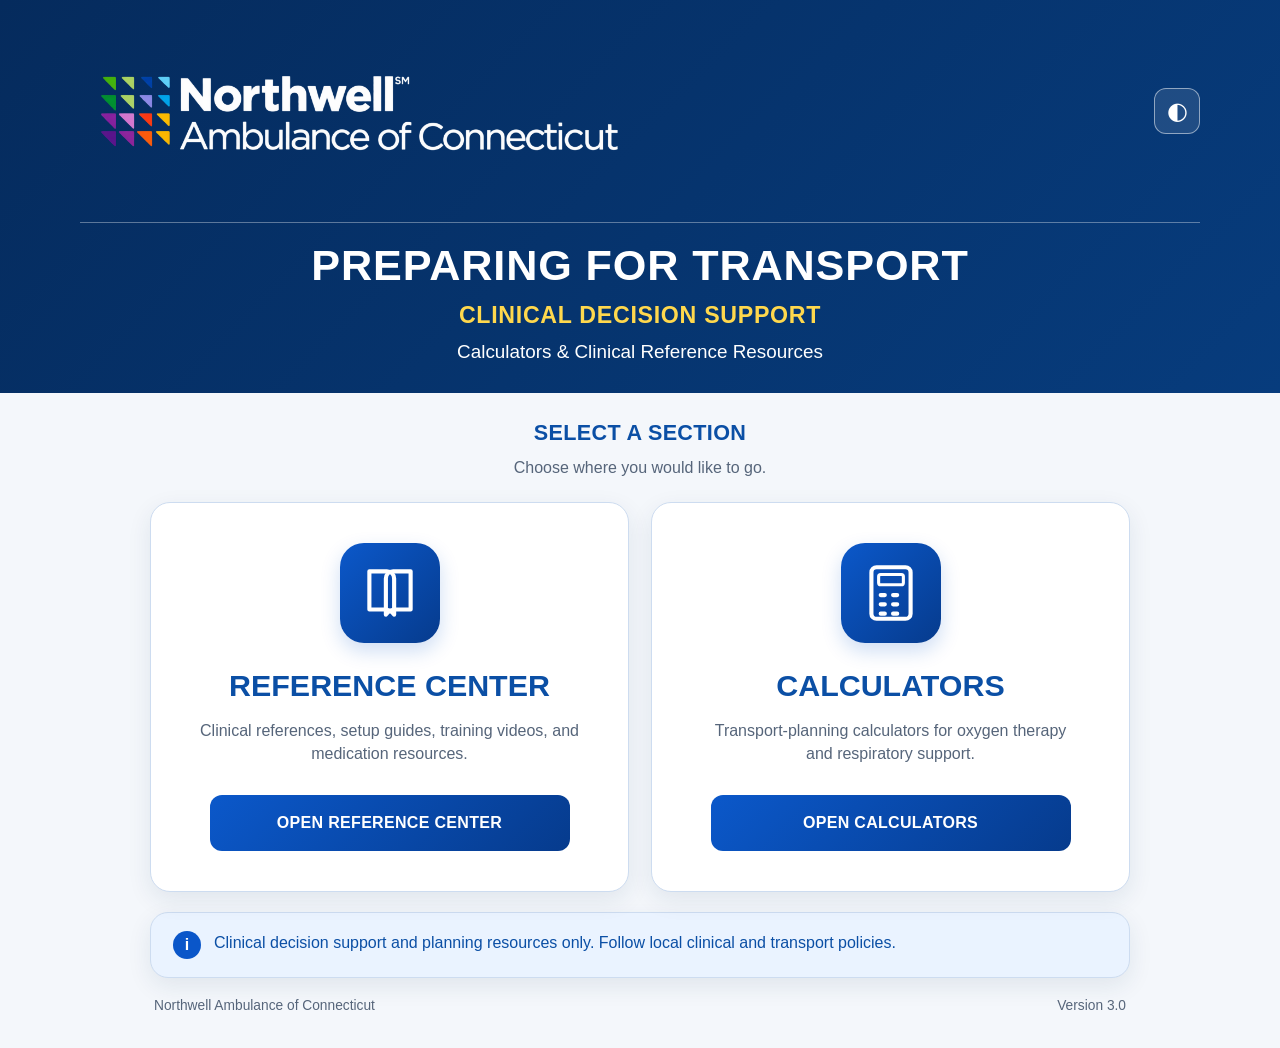
==== commit e8caa957: "Logo Update" ====
--- a/index.html
+++ b/index.html
@@ -17,7 +17,7 @@
 <body>
   <header class="app-header">
     <div class="brand-wrap">
-      <img class="brand-logo" src="assets/images/northwell-ambulance-connecticut-logo.png" alt="Northwell Ambulance of Connecticut">
+      <img class="brand-logo" src="assets/images/northwell-ambulance-connecticut-white-v2.png" alt="Northwell Ambulance of Connecticut">
       <button id="themeToggle" class="icon-button" type="button" aria-label="Switch to dark mode" title="Toggle dark mode">
         <span class="theme-icon" aria-hidden="true">◐</span>
       </button>
